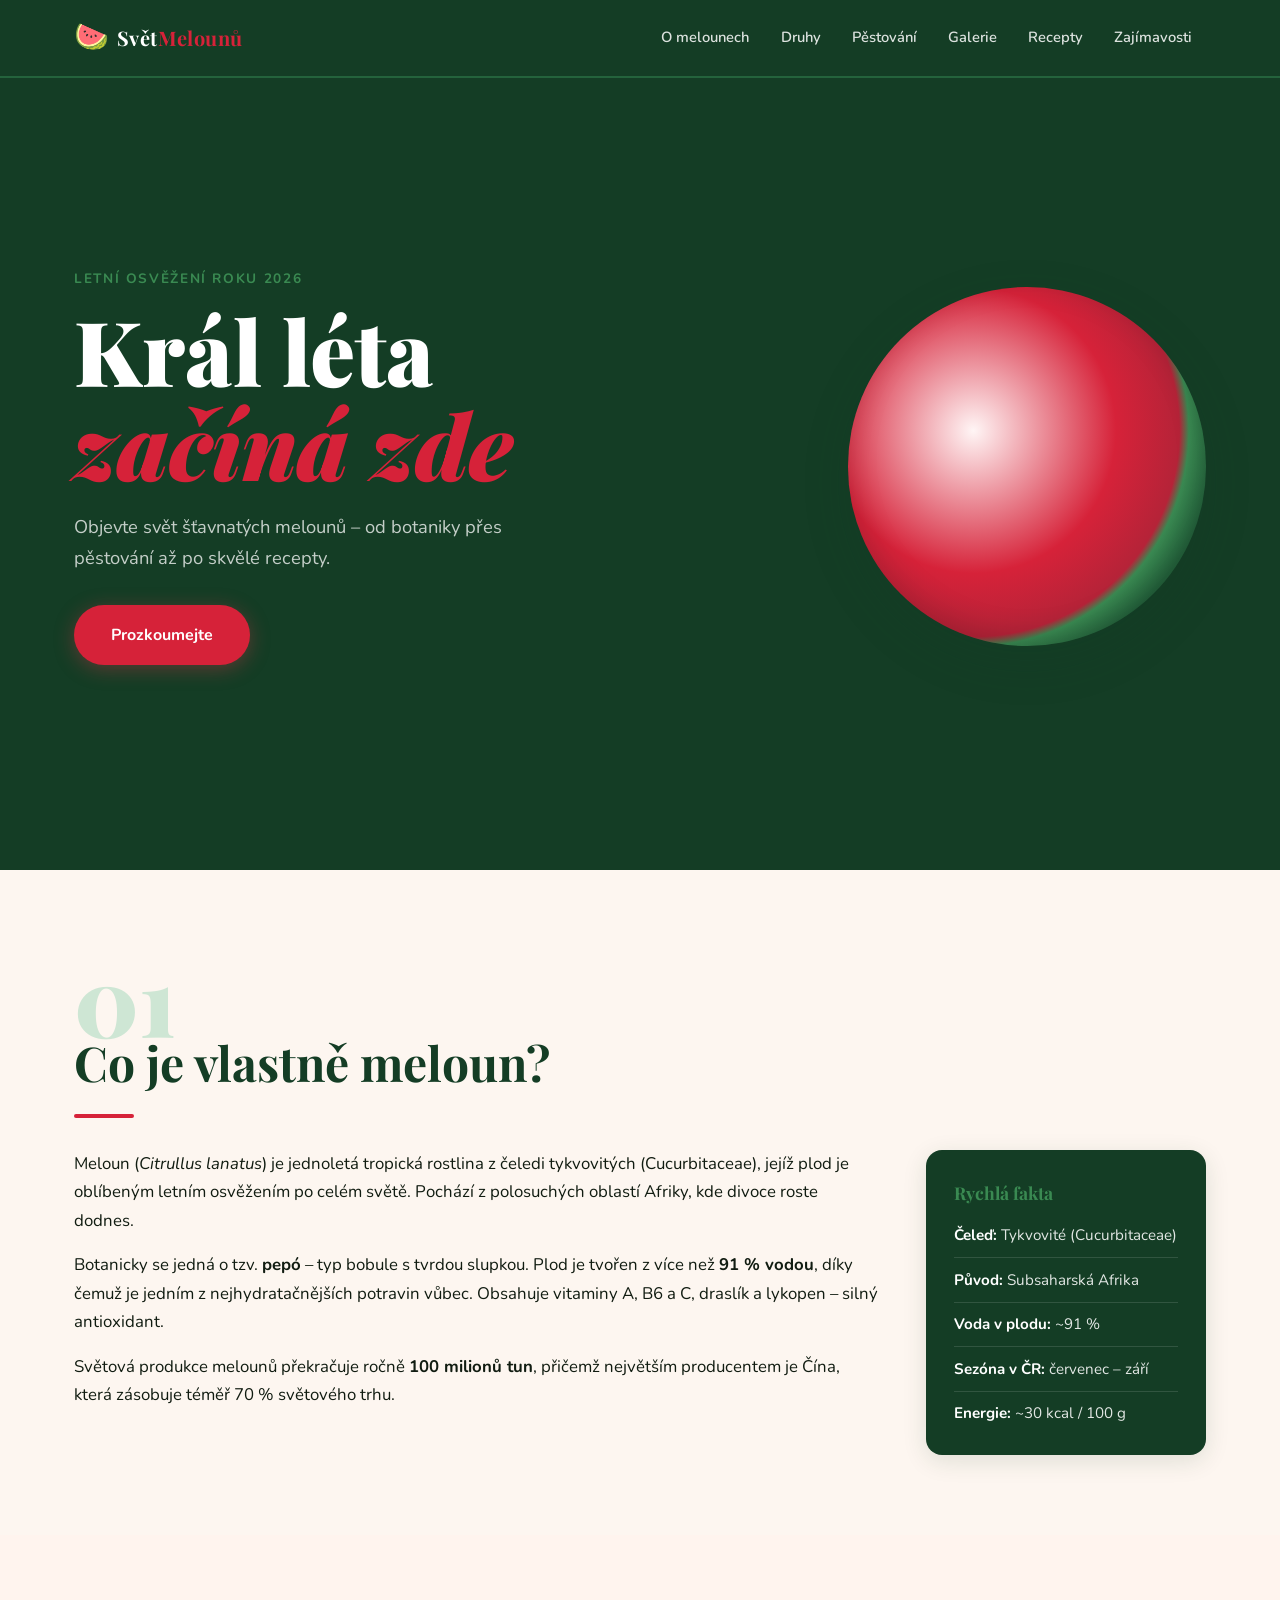
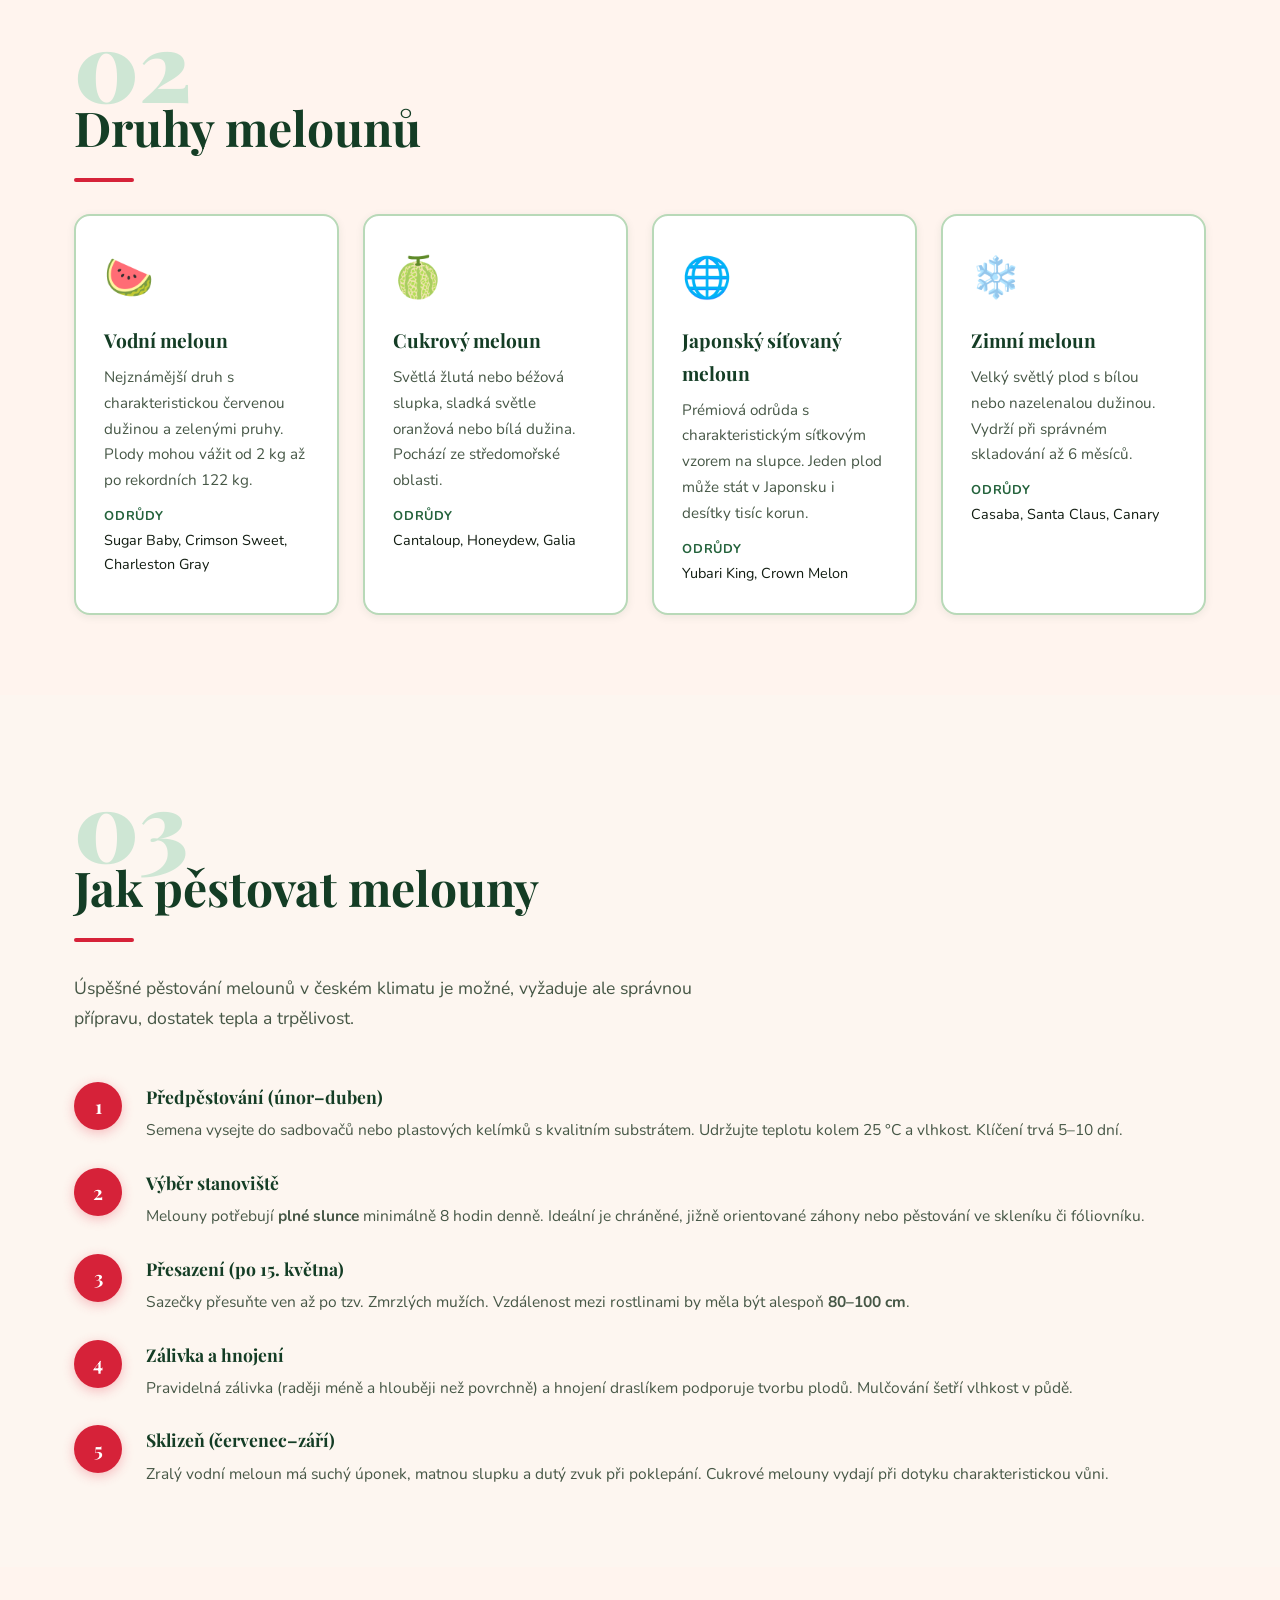
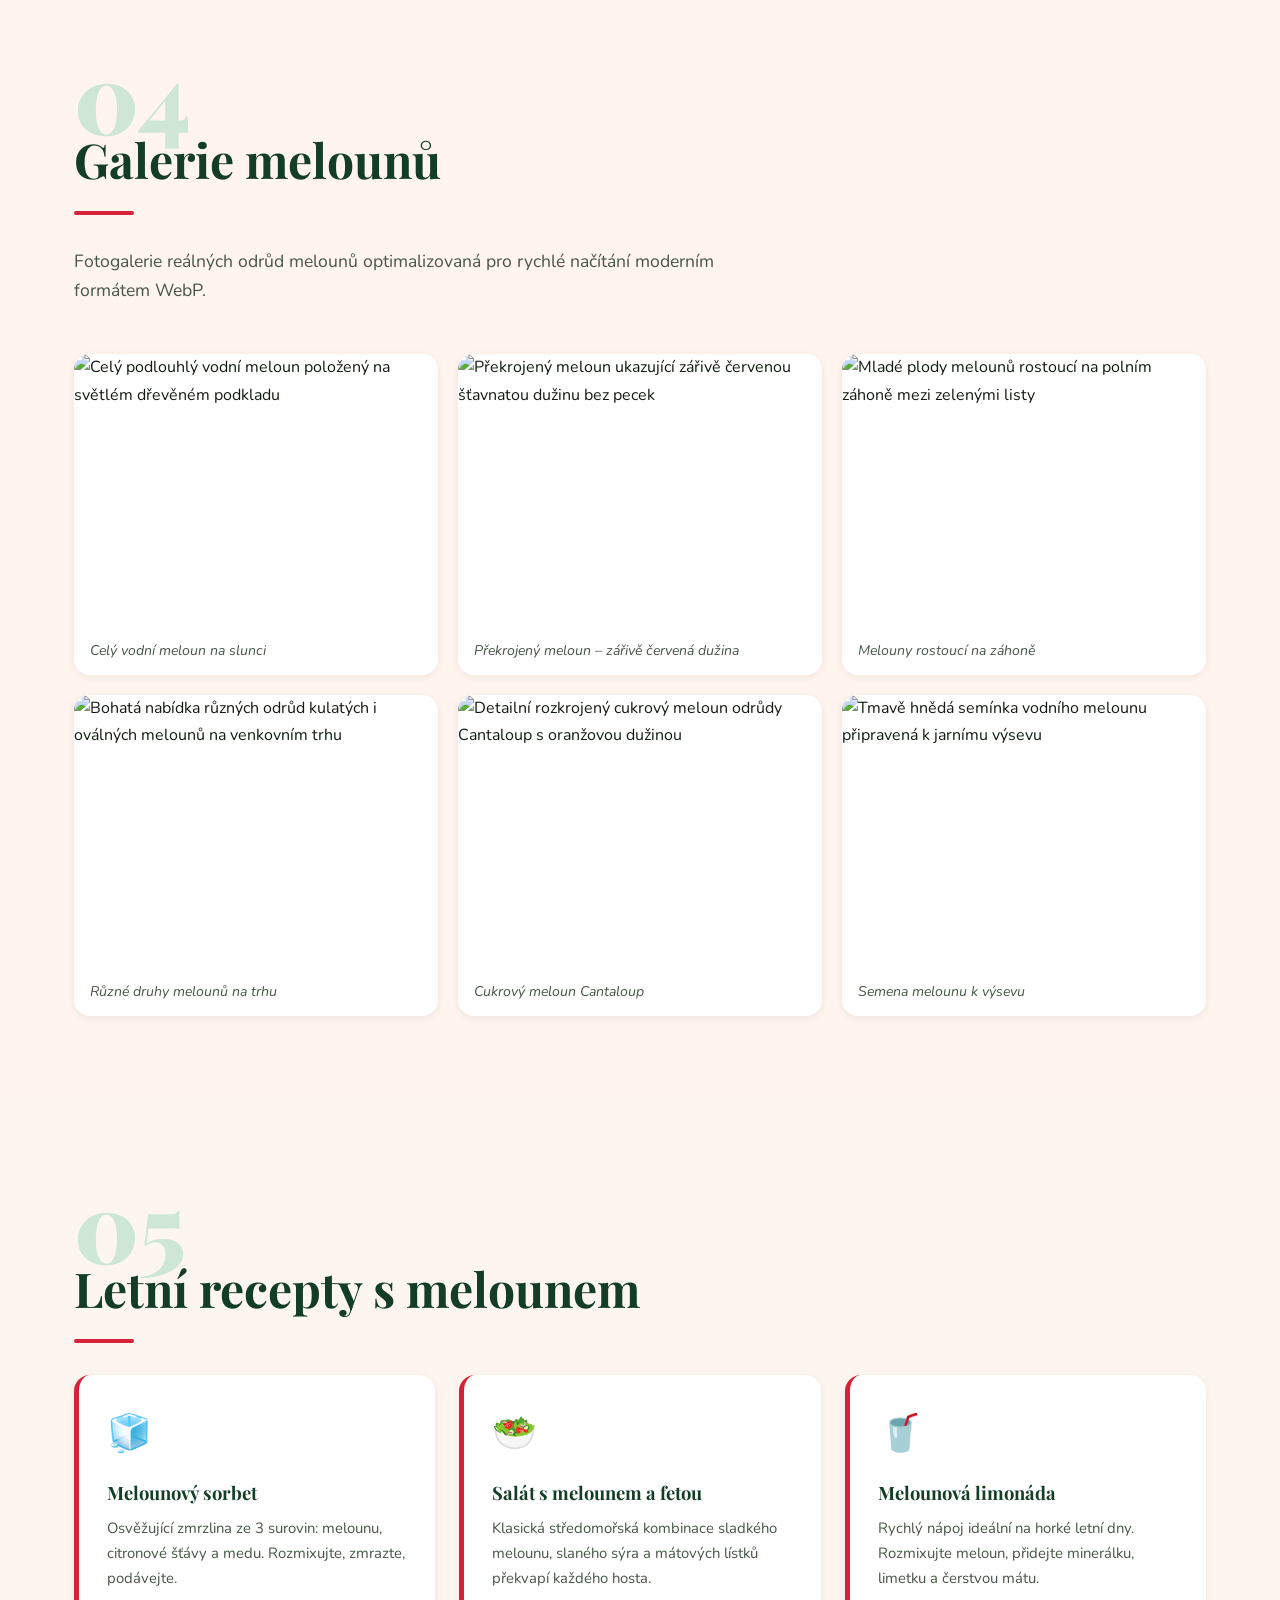
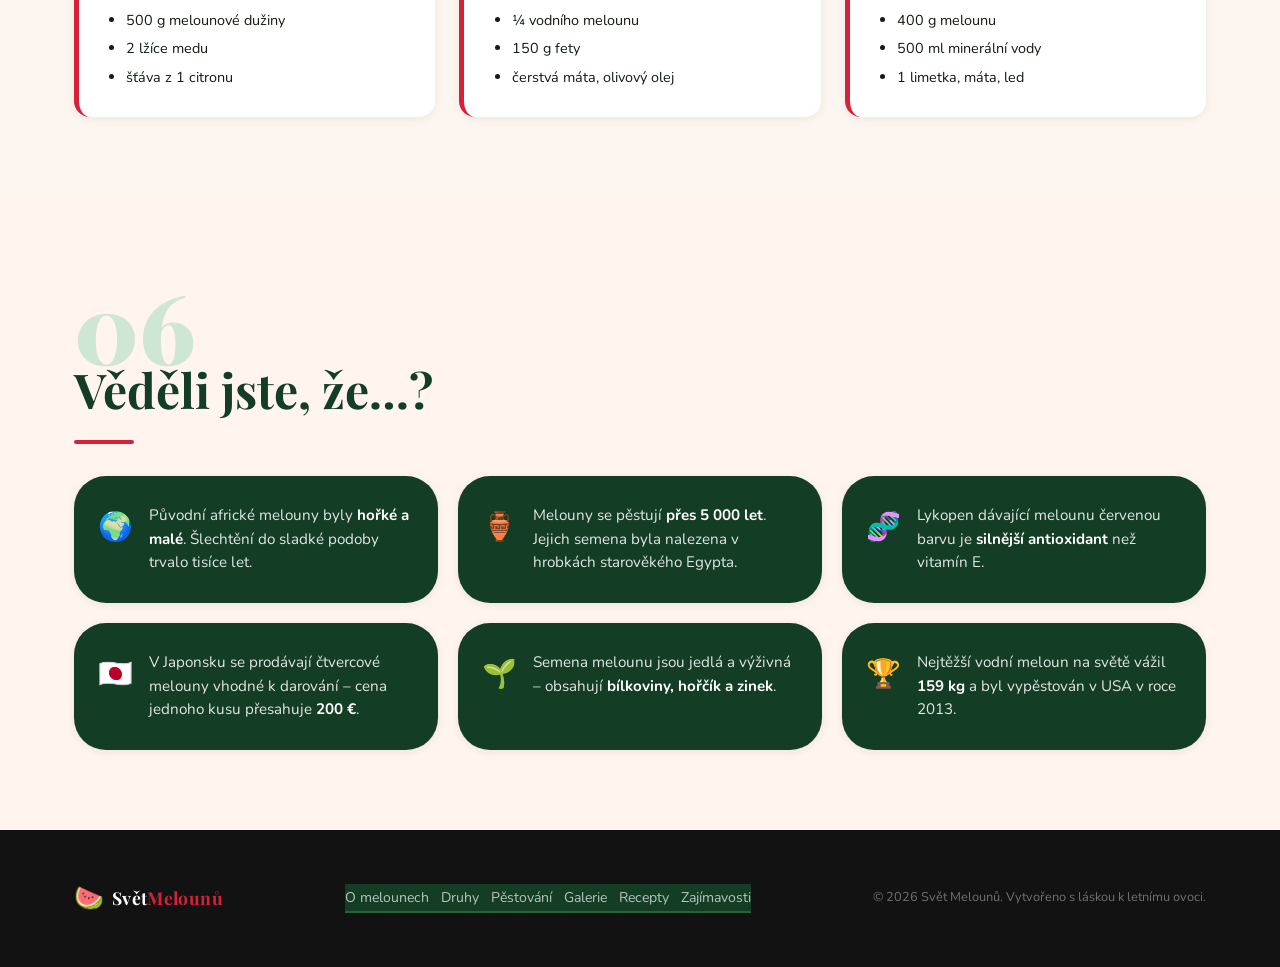
==== Meloun web/index.html @ 8cd2b0bd "meloun web" ====
<!DOCTYPE html>
<html lang="cs">
<head>
  <meta charset="UTF-8" />
  <meta name="viewport" content="width=device-width, initial-scale=1.0" />
  <title>Svět Melounů – Letní Osvěžení</title>
  <meta name="description" content="Vše o melounech – druhy, pěstování, recepty a zajímavosti o nejoblíbenějším letním ovoci. Zjistěte, jak vybrat ten nejlepší kus!" />
  <meta name="keywords" content="meloun, vodní meloun, pěstování melounů, recepty, letní osvěžení" />
  <meta name="author" content="Student" />

  <meta property="og:type" content="website" />
  <meta property="og:url" content="https://tvuj-username.github.io/svet-melounu/" />
  <meta property="og:title" content="Svět Melounů – Letní Osvěžení" />
  <meta property="og:description" content="Objevte svět šťavnatých melounů – od botaniky přes pěstování až po skvělé recepty." />
  <meta property="og:image" content="https://tvuj-username.github.io/svet-melounu/img/og-preview.png" />

  <meta property="twitter:card" content="summary_large_image" />
  <meta property="twitter:url" content="https://tvuj-username.github.io/svet-melounu/" />
  <meta property="twitter:title" content="Svět Melounů – Letní Osvěžení" />
  <meta property="twitter:description" content="Objevte svět šťavnatých melounů – od botaniky přes pěstování až po skvělé recepty." />
  <meta property="twitter:image" content="https://tvuj-username.github.io/svet-melounu/img/og-preview.png" />

  <link rel="preconnect" href="https://fonts.googleapis.com" />
  <link rel="preconnect" href="https://fonts.gstatic.com" crossorigin />
  <link href="https://fonts.googleapis.com/css2?family=Playfair+Display:ital,wght@0,700;0,900;1,700&family=Nunito:wght@400;600;700&display=swap" rel="stylesheet" />

  <link rel="stylesheet" href="style.css" />
</head>
<body>

  <header id="hlavicka" role="banner">
    <nav aria-label="Hlavní navigace">
      <div class="nav-inner">
        <a href="#hlavicka" class="logo" aria-label="Svět Melounů – domovská stránka">
          <span class="logo-icon" aria-hidden="true">🍉</span>
          <span class="logo-text">Svět<strong>Melounů</strong></span>
        </a>

        <ul class="nav-links" role="list">
          <li><a href="#o-melouny">O melounech</a></li>
          <li><a href="#druhy">Druhy</a></li>
          <li><a href="#pestovani">Pěstování</a></li>
          <li><a href="#galerie">Galerie</a></li>
          <li><a href="#recepty">Recepty</a></li>
          <li><a href="#zajimavosti">Zajímavosti</a></li>
        </ul>

        <button class="hamburger" id="hamburger" aria-label="Otevřít menu" aria-expanded="false" aria-controls="mobilni-menu">
          <span class="bar"></span>
          <span class="bar"></span>
          <span class="bar"></span>
        </button>
      </div>

      <ul class="nav-mobile" id="mobilni-menu" role="list" aria-hidden="true">
        <li><a href="#o-melouny">O melounech</a></li>
        <li><a href="#druhy">Druhy</a></li>
        <li><a href="#pestovani">Pěstování</a></li>
        <li><a href="#galerie">Galerie</a></li>
        <li><a href="#recepty">Recepty</a></li>
        <li><a href="#zajimavosti">Zajímavosti</a></li>
      </ul>
    </nav>

    <section class="hero" aria-label="Uvítací sekce">
      <div class="hero-content reveal">
        <p class="hero-eyebrow">Letní osvěžení roku 2026</p>
        <h1>Král&nbsp;léta<br /><em>začíná zde</em></h1>
        <p class="hero-sub">Objevte svět šťavnatých melounů – od botaniky přes pěstování až po skvělé recepty.</p>
        <a href="#o-melouny" class="btn-primary">Prozkoumejte</a>
      </div>
      <div class="hero-deco" aria-hidden="true">
        <div class="melon-half"></div>
      </div>
    </section>
  </header>

  <main id="hlavni-obsah">

    <section id="o-melouny" aria-labelledby="nadpis-o-melouny">
      <div class="container section-wrap">
        <div class="section-label reveal" aria-hidden="true">01</div>
        <h2 id="nadpis-o-melouny" class="section-title reveal">Co je vlastně meloun?</h2>
        <div class="two-col reveal">
          <div class="col-text">
            <p>Meloun (<em lang="la">Citrullus lanatus</em>) je jednoletá tropická rostlina z čeledi tykvovitých (Cucurbitaceae), jejíž plod je oblíbeným letním osvěžením po celém světě. Pochází z polosuchých oblastí Afriky, kde divoce roste dodnes.</p>
            <p>Botanicky se jedná o tzv. <strong>pepó</strong> – typ bobule s tvrdou slupkou. Plod je tvořen z více než <strong>91 % vodou</strong>, díky čemuž je jedním z nejhydratačnějších potravin vůbec. Obsahuje vitaminy A, B6 a C, draslík a lykopen – silný antioxidant.</p>
            <p>Světová produkce melounů překračuje ročně <strong>100 milionů tun</strong>, přičemž největším producentem je Čína, která zásobuje téměř 70 % světového trhu.</p>
          </div>
          <aside class="col-fact" aria-label="Rychlá fakta">
            <h3>Rychlá fakta</h3>
            <ul>
              <li><strong>Čeleď:</strong> Tykvovité (Cucurbitaceae)</li>
              <li><strong>Původ:</strong> Subsaharská Afrika</li>
              <li><strong>Voda v plodu:</strong> ~91 %</li>
              <li><strong>Sezóna v ČR:</strong> červenec – září</li>
              <li><strong>Energie:</strong> ~30 kcal / 100 g</li>
            </ul>
          </aside>
        </div>
      </div>
    </section>

    <section id="druhy" class="bg-stripe" aria-labelledby="nadpis-druhy">
      <div class="container section-wrap">
        <div class="section-label reveal" aria-hidden="true">02</div>
        <h2 id="nadpis-druhy" class="section-title reveal">Druhy melounů</h2>
        <div class="card-grid">

          <article class="melon-card reveal" aria-label="Vodní meloun">
            <div class="card-emoji" aria-hidden="true">🍉</div>
            <h3>Vodní meloun</h3>
            <p>Nejznámější druh s charakteristickou červenou dužinou a zelenými pruhy. Plody mohou vážit od 2 kg až po rekordních 122 kg.</p>
            <dl>
              <dt>Odrůdy</dt>
              <dd>Sugar Baby, Crimson Sweet, Charleston Gray</dd>
            </dl>
          </article>

          <article class="melon-card reveal" aria-label="Cukrový meloun">
            <div class="card-emoji" aria-hidden="true">🍈</div>
            <h3>Cukrový meloun</h3>
            <p>Světlá žlutá nebo béžová slupka, sladká světle oranžová nebo bílá dužina. Pochází ze středomořské oblasti.</p>
            <dl>
              <dt>Odrůdy</dt>
              <dd>Cantaloup, Honeydew, Galia</dd>
            </dl>
          </article>

          <article class="melon-card reveal" aria-label="Japonský meloun">
            <div class="card-emoji" aria-hidden="true">🌐</div>
            <h3>Japonský síťovaný meloun</h3>
            <p>Prémiová odrůda s charakteristickým síťkovým vzorem na slupce. Jeden plod může stát v Japonsku i desítky tisíc korun.</p>
            <dl>
              <dt>Odrůdy</dt>
              <dd>Yubari King, Crown Melon</dd>
            </dl>
          </article>

          <article class="melon-card reveal" aria-label="Zimní meloun">
            <div class="card-emoji" aria-hidden="true">❄️</div>
            <h3>Zimní meloun</h3>
            <p>Velký světlý plod s bílou nebo nazelenalou dužinou. Vydrží při správném skladování až 6 měsíců.</p>
            <dl>
              <dt>Odrůdy</dt>
              <dd>Casaba, Santa Claus, Canary</dd>
            </dl>
          </article>

        </div>
      </div>
    </section>

    <section id="pestovani" aria-labelledby="nadpis-pestovani">
      <div class="container section-wrap">
        <div class="section-label reveal" aria-hidden="true">03</div>
        <h2 id="nadpis-pestovani" class="section-title reveal">Jak pěstovat melouny</h2>
        <p class="section-intro reveal">Úspěšné pěstování melounů v českém klimatu je možné, vyžaduje ale správnou přípravu, dostatek tepla a trpělivost.</p>

        <ol class="steps-list" aria-label="Kroky pěstování melounu">
          <li class="step reveal">
            <span class="step-num" aria-hidden="true">1</span>
            <div>
              <h3>Předpěstování (únor–duben)</h3>
              <p>Semena vysejte do sadbovačů nebo plastových kelímků s kvalitním substrátem. Udržujte teplotu kolem 25 °C a vlhkost. Klíčení trvá 5–10 dní.</p>
            </div>
          </li>
          <li class="step reveal">
            <span class="step-num" aria-hidden="true">2</span>
            <div>
              <h3>Výběr stanoviště</h3>
              <p>Melouny potřebují <strong>plné slunce</strong> minimálně 8 hodin denně. Ideální je chráněné, jižně orientované záhony nebo pěstování ve skleníku či fóliovníku.</p>
            </div>
          </li>
          <li class="step reveal">
            <span class="step-num" aria-hidden="true">3</span>
            <div>
              <h3>Přesazení (po 15. května)</h3>
              <p>Sazečky přesuňte ven až po tzv. Zmrzlých mužích. Vzdálenost mezi rostlinami by měla být alespoň <strong>80–100 cm</strong>.</p>
            </div>
          </li>
          <li class="step reveal">
            <span class="step-num" aria-hidden="true">4</span>
            <div>
              <h3>Zálivka a hnojení</h3>
              <p>Pravidelná zálivka (raději méně a hlouběji než povrchně) a hnojení draslíkem podporuje tvorbu plodů. Mulčování šetří vlhkost v půdě.</p>
            </div>
          </li>
          <li class="step reveal">
            <span class="step-num" aria-hidden="true">5</span>
            <div>
              <h3>Sklizeň (červenec–září)</h3>
              <p>Zralý vodní meloun má suchý úponek, matnou slupku a dutý zvuk při poklepání. Cukrové melouny vydají při dotyku charakteristickou vůni.</p>
            </div>
          </li>
        </ol>
      </div>
    </section>

    <section id="galerie" class="bg-stripe" aria-labelledby="nadpis-galerie">
      <div class="container section-wrap">
        <div class="section-label reveal" aria-hidden="true">04</div>
        <h2 id="nadpis-galerie" class="section-title reveal">Galerie melounů</h2>
        <p class="section-intro reveal">Fotogalerie reálných odrůd melounů optimalizovaná pro rychlé načítání moderním formátem WebP.</p>

        <div class="gallery-grid" role="list" aria-label="Galerie obrázků melounů">

          <figure class="gallery-item reveal" role="listitem">
           <img src="img/galerie-1.webp" alt="Celý podlouhlý vodní meloun položený na světlém dřevěném podkladu" width="400" height="300" loading="lazy" />
            <figcaption>Celý vodní meloun na slunci</figcaption>
          </figure>

          <figure class="gallery-item reveal" role="listitem">
            <img src="img/galerie-2.webp" alt="Překrojený meloun ukazující zářivě červenou šťavnatou dužinu bez pecek" width="400" height="300" loading="lazy" />
            <figcaption>Překrojený meloun – zářivě červená dužina</figcaption>
          </figure>

          <figure class="gallery-item reveal" role="listitem">
            <img src="img/galerie-3.webp" alt="Mladé plody melounů rostoucí na polním záhoně mezi zelenými listy" width="400" height="300" loading="lazy" />
            <figcaption>Melouny rostoucí na záhoně</figcaption>
          </figure>

          <figure class="gallery-item reveal" role="listitem">
            <img src="img/galerie-4.webp" alt="Bohatá nabídka různých odrůd kulatých i oválných melounů na venkovním trhu" width="400" height="300" loading="lazy" />
            <figcaption>Různé druhy melounů na trhu</figcaption>
          </figure>

          <figure class="gallery-item reveal" role="listitem">
            <img src="img/galerie-5.webp" alt="Detailní rozkrojený cukrový meloun odrůdy Cantaloup s oranžovou dužinou" width="400" height="300" loading="lazy" />
            <figcaption>Cukrový meloun Cantaloup</figcaption>
          </figure>

          <figure class="gallery-item reveal" role="listitem">
            <img src="img/galerie-6.webp" alt="Tmavě hnědá semínka vodního melounu připravená k jarnímu výsevu" width="400" height="300" loading="lazy" />
            <figcaption>Semena melounu k výsevu</figcaption>
          </figure>

        </div>
      </div>
    </section>

    <section id="recepty" aria-labelledby="nadpis-recepty">
      <div class="container section-wrap">
        <div class="section-label reveal" aria-hidden="true">05</div>
        <h2 id="nadpis-recepty" class="section-title reveal">Letní recepty s melounem</h2>
        <div class="recipe-grid">

          <article class="recipe-card reveal" aria-label="Recept: Melounový sorbet">
            <div class="recipe-icon" aria-hidden="true">🧊</div>
            <h3>Melounový sorbet</h3>
            <p>Osvěžující zmrzlina ze 3 surovin: melounu, citronové šťávy a medu. Rozmixujte, zmrazte, podávejte.</p>
            <ul aria-label="Ingredience">
              <li>500 g melounové dužiny</li>
              <li>2 lžíce medu</li>
              <li>šťáva z 1 citronu</li>
            </ul>
          </article>

          <article class="recipe-card reveal" aria-label="Recept: Salát s melounem a fetou">
            <div class="recipe-icon" aria-hidden="true">🥗</div>
            <h3>Salát s melounem a fetou</h3>
            <p>Klasická středomořská kombinace sladkého melounu, slaného sýra a mátových lístků překvapí každého hosta.</p>
            <ul aria-label="Ingredience">
              <li>¼ vodního melounu</li>
              <li>150 g fety</li>
              <li>čerstvá máta, olivový olej</li>
            </ul>
          </article>

          <article class="recipe-card reveal" aria-label="Recept: Melounová limonáda">
            <div class="recipe-icon" aria-hidden="true">🥤</div>
            <h3>Melounová limonáda</h3>
            <p>Rychlý nápoj ideální na horké letní dny. Rozmixujte meloun, přidejte minerálku, limetku a čerstvou mátu.</p>
            <ul aria-label="Ingredience">
              <li>400 g melounu</li>
              <li>500 ml minerální vody</li>
              <li>1 limetka, máta, led</li>
            </ul>
          </article>

        </div>
      </div>
    </section>

    <section id="zajimavosti" class="bg-stripe" aria-labelledby="nadpis-zajimavosti">
      <div class="container section-wrap">
        <div class="section-label reveal" aria-hidden="true">06</div>
        <h2 id="nadpis-zajimavosti" class="section-title reveal">Věděli jste, že…?</h2>
        <div class="facts-grid">

          <div class="fact-bubble reveal" aria-label="Zajímavost o melounech">
            <span class="fact-num" aria-hidden="true">🌍</span>
            <p>Původní africké melouny byly <strong>hořké a malé</strong>. Šlechtění do sladké podoby trvalo tisíce let.</p>
          </div>

          <div class="fact-bubble reveal" aria-label="Zajímavost o melounech">
            <span class="fact-num" aria-hidden="true">🏺</span>
            <p>Melouny se pěstují <strong>přes 5 000 let</strong>. Jejich semena byla nalezena v hrobkách starověkého Egypta.</p>
          </div>

          <div class="fact-bubble reveal" aria-label="Zajímavost o melounech">
            <span class="fact-num" aria-hidden="true">🧬</span>
            <p>Lykopen dávající melounu červenou barvu je <strong>silnější antioxidant</strong> než vitamín E.</p>
          </div>

          <div class="fact-bubble reveal" aria-label="Zajímavost o melounech">
            <span class="fact-num" aria-hidden="true">🇯🇵</span>
            <p>V Japonsku se prodávají čtvercové melouny vhodné k darování – cena jednoho kusu přesahuje <strong>200 €</strong>.</p>
          </div>

          <div class="fact-bubble reveal" aria-label="Zajímavost o melounech">
            <span class="fact-num" aria-hidden="true">🌱</span>
            <p>Semena melounu jsou jedlá a výživná – obsahují <strong>bílkoviny, hořčík a zinek</strong>.</p>
          </div>

          <div class="fact-bubble reveal" aria-label="Zajímavost o melounech">
            <span class="fact-num" aria-hidden="true">🏆</span>
            <p>Nejtěžší vodní meloun na světě vážil <strong>159 kg</strong> a byl vypěstován v USA v roce 2013.</p>
          </div>

        </div>
      </div>
    </section>

  </main>

  <footer role="contentinfo">
    <div class="container footer-inner">
      <div class="footer-brand">
        <span class="logo-icon" aria-hidden="true">🍉</span>
        <span class="logo-text">Svět<strong>Melounů</strong></span>
      </div>
      <nav aria-label="Patičková navigace">
        <ul role="list">
          <li><a href="#o-melouny">O melounech</a></li>
          <li><a href="#druhy">Druhy</a></li>
          <li><a href="#pestovani">Pěstování</a></li>
          <li><a href="#galerie">Galerie</a></li>
          <li><a href="#recepty">Recepty</a></li>
          <li><a href="#zajimavosti">Zajímavosti</a></li>
        </ul>
      </nav>
      <p class="footer-copy">© 2026 Svět Melounů. Vytvořeno s láskou k letnímu ovoci.</p>
    </div>
  </footer>

  <script src="script.js"></script>
</body>
</html>
---- Meloun web/style.css ----
/* ==========================================
   SVĚT MELOUNŮ – style.css
   Téma: melounové barvy, letní atmosféra
   ========================================== */

/* === CSS PROMĚNNÉ – OPTIMALIZOVÁNO PRO KONTRAST WCAG AA === */
:root {
  --clr-bg:        #fdf6f0;          /* teplá smetanová */
  --clr-surface:   #ffffff;
  --clr-stripe:    #fff4ee;

  --clr-green-dk:  #143d25;          /* ztmavená zelená pro bezchybný kontrast textu */
  --clr-green-md:  #24633c;          /* upravená střední zelená */
  --clr-green-lt:  #3a8a52;          /* upravená jasná zelená */
  --clr-green-pale:#cee6d4;          /* jemná zelená */

  --clr-red:       #d62239;          /* mírně saturovaná červená pro čitelnost textů */
  --clr-red-dk:    #a01425;          
  --clr-red-pale:  #fce4e8;

  --clr-seed:      #121212;          

  --clr-text:      #111c11;          /* ztmavený hlavní text */
  --clr-text-muted:#465746;          /* zvýšený kontrast z 5a6e5a na splnění standardu AA */
  --clr-border:    #b8d9b8;

  --ff-display:    'Playfair Display', Georgia, serif;
  --ff-body:       'Nunito', 'Segoe UI', Arial, sans-serif;

  --radius-sm:     0.5rem;
  --radius-md:     1rem;
  --radius-lg:     2rem;
  --shadow-sm:     0 2px 8px rgba(20,61,37,.08);
  --shadow-md:     0 6px 24px rgba(20,61,37,.12);
  --shadow-lg:     0 16px 48px rgba(20,61,37,.16);

  --transition:    0.25s ease;
}

/* === RESET & BASE === */
*, *::before, *::after { box-sizing: border-box; margin: 0; padding: 0; }

html {
  scroll-behavior: smooth;
  font-size: 16px;
}

body {
  font-family: var(--ff-body);
  background-color: var(--clr-bg);
  color: var(--clr-text);
  line-height: 1.7;
  overflow-x: hidden;
}

img { max-width: 100%; display: block; }
ul { list-style: none; }
a { text-decoration: none; color: inherit; }
strong { font-weight: 700; }

/* === KONTEJNER === */
.container {
  width: 100%;
  max-width: 1180px;
  margin-inline: auto;
  padding-inline: 1.5rem;
}

.section-wrap {
  padding-block: 5rem;
}

/* ==========================================
   HEADER & NAVIGACE
   ========================================== */
header {
  background: var(--clr-green-dk);
  position: relative;
  overflow: hidden;
}

nav {
  position: sticky;
  top: 0;
  z-index: 100;
  background: var(--clr-green-dk);
  border-bottom: 2px solid var(--clr-green-md);
}

.nav-inner {
  display: flex;
  align-items: center;
  justify-content: space-between;
  max-width: 1180px;
  margin-inline: auto;
  padding: 0.9rem 1.5rem;
}

/* Logo */
.logo {
  display: flex;
  align-items: center;
  gap: 0.5rem;
  color: #fff;
  transition: opacity var(--transition);
}
.logo:hover { opacity: 0.85; }
.logo-icon { font-size: 1.75rem; }
.logo-text {
  font-family: var(--ff-display);
  font-size: 1.25rem;
  font-weight: 700;
  letter-spacing: 0.02em;
  color: #fff;
}
.logo-text strong { color: var(--clr-red); }

/* Desktop nav links */
.nav-links {
  display: flex;
  gap: 0.25rem;
}
.nav-links a {
  color: rgba(255,255,255,.85);
  font-weight: 600;
  font-size: 0.92rem;
  padding: 0.4rem 0.85rem;
  border-radius: var(--radius-sm);
  transition: background var(--transition), color var(--transition);
}
.nav-links a:hover {
  background: var(--clr-green-md);
  color: #fff;
}
.nav-links a:active {
  background: var(--clr-red);
  color: #fff;
}

/* === HAMBURGER === */
.hamburger {
  display: none;
  flex-direction: column;
  gap: 5px;
  background: none;
  border: none;
  cursor: pointer;
  padding: 0.4rem;
}
.bar {
  width: 26px;
  height: 3px;
  background: #fff;
  border-radius: 2px;
  transition: transform var(--transition), opacity var(--transition);
}
.hamburger[aria-expanded="true"] .bar:nth-child(1) {
  transform: translateY(8px) rotate(45deg);
}
.hamburger[aria-expanded="true"] .bar:nth-child(2) {
  opacity: 0;
}
.hamburger[aria-expanded="true"] .bar:nth-child(3) {
  transform: translateY(-8px) rotate(-45deg);
}

/* === MOBILNÍ MENU === */
.nav-mobile {
  display: none;
  flex-direction: column;
  background: var(--clr-green-dk);
  padding: 0.75rem 1.5rem 1.25rem;
  gap: 0.25rem;
}
.nav-mobile.active { display: flex; }
.nav-mobile a {
  color: rgba(255,255,255,.9);
  font-weight: 600;
  font-size: 1rem;
  padding: 0.55rem 0.75rem;
  border-radius: var(--radius-sm);
  transition: background var(--transition), color var(--transition);
}
.nav-mobile a:hover { background: var(--clr-green-md); color: #fff; }
.nav-mobile a:active { background: var(--clr-red); color: #fff; }

/* ==========================================
   HERO SEKCE
   ========================================== */
.hero {
  display: flex;
  align-items: center;
  justify-content: space-between;
  min-height: 88vh;
  padding: 4rem 1.5rem 5rem;
  max-width: 1180px;
  margin-inline: auto;
  gap: 2rem;
}

.hero-content {
  max-width: 600px;
  z-index: 2;
}

.hero-eyebrow {
  font-size: 0.85rem;
  font-weight: 700;
  letter-spacing: 0.12em;
  text-transform: uppercase;
  color: var(--clr-green-lt);
  margin-bottom: 0.75rem;
}

.hero h1 {
  font-family: var(--ff-display);
  font-size: clamp(3rem, 7vw, 6rem);
  font-weight: 900;
  line-height: 1.05;
  color: #fff;
  margin-bottom: 1.25rem;
}
.hero h1 em {
  color: var(--clr-red);
  font-style: italic;
}

.hero-sub {
  font-size: 1.15rem;
  color: rgba(255,255,255,.75);
  margin-bottom: 2rem;
  max-width: 480px;
}

/* CTA tlačítko */
.btn-primary {
  display: inline-block;
  background: var(--clr-red);
  color: #fff;
  font-family: var(--ff-body);
  font-weight: 700;
  font-size: 1rem;
  padding: 0.9rem 2.2rem;
  border-radius: 50px;
  border: 2px solid transparent;
  transition: background var(--transition), transform var(--transition), box-shadow var(--transition);
  box-shadow: 0 4px 20px rgba(232,51,74,.35);
}
.btn-primary:hover {
  background: var(--clr-red-dk);
  transform: translateY(-2px);
  box-shadow: 0 8px 28px rgba(232,51,74,.45);
}
.btn-primary:active {
  background: var(--clr-green-md);
  transform: translateY(0);
  box-shadow: none;
}

/* Dekorativní meloun v hero */
.hero-deco {
  flex-shrink: 0;
}
.melon-half {
  width: clamp(180px, 28vw, 400px);
  height: clamp(180px, 28vw, 400px);
  border-radius: 50%;
  background: radial-gradient(circle at 35% 40%, #fff5f5 0%, var(--clr-red) 45%, #b52338 65%, var(--clr-green-lt) 68%, var(--clr-green-md) 76%, var(--clr-green-dk) 100%);
  box-shadow: var(--shadow-lg), inset 0 -8px 30px rgba(0,0,0,.15);
  animation: float 4s ease-in-out infinite;
}
@keyframes float {
  0%, 100% { transform: translateY(0); }
  50%       { transform: translateY(-14px); }
}

/* ==========================================
   SEKCE – obecné
   ========================================== */
.bg-stripe { background: var(--clr-stripe); }

.section-label {
  font-family: var(--ff-display);
  font-size: 6rem;
  font-weight: 900;
  color: var(--clr-green-pale);
  line-height: 1;
  margin-bottom: -1.5rem;
  user-select: none;
}

.section-title {
  font-family: var(--ff-display);
  font-size: clamp(2rem, 4vw, 3rem);
  font-weight: 700;
  color: var(--clr-green-dk);
  margin-bottom: 2rem;
  position: relative;
}
.section-title::after {
  content: '';
  display: block;
  width: 60px;
  height: 4px;
  background: var(--clr-red);
  border-radius: 2px;
  margin-top: 0.6rem;
}

.section-intro {
  font-size: 1.1rem;
  color: var(--clr-text-muted);
  max-width: 680px;
  margin-bottom: 3rem;
}

/* ==========================================
   O MELOUNECH – dvousloupcový layout
   ========================================== */
.two-col {
  display: flex;
  gap: 3rem;
  align-items: flex-start;
  flex-wrap: wrap;
}
.col-text {
  flex: 1 1 320px;
  display: flex;
  flex-direction: column;
  gap: 1rem;
  font-size: 1.05rem;
}
.col-fact {
  flex: 0 1 280px;
  background: var(--clr-green-dk);
  color: #fff;
  border-radius: var(--radius-md);
  padding: 1.75rem;
  box-shadow: var(--shadow-md);
}
.col-fact h3 {
  font-family: var(--ff-display);
  font-size: 1.1rem;
  margin-bottom: 1rem;
  color: var(--clr-green-lt);
}
.col-fact ul {
  list-style: none;
  display: flex;
  flex-direction: column;
  gap: 0.6rem;
}
.col-fact li {
  font-size: 0.95rem;
  border-bottom: 1px solid rgba(255,255,255,.12);
  padding-bottom: 0.5rem;
  color: rgba(255,255,255,.88);
}
.col-fact li:last-child { border-bottom: none; padding-bottom: 0; }
.col-fact strong { color: #fff; }

/* ==========================================
   DRUHY – kartičky
   ========================================== */
.card-grid {
  display: flex;
  flex-wrap: wrap;
  gap: 1.5rem;
}
.melon-card {
  flex: 1 1 240px;
  background: var(--clr-surface);
  border: 2px solid var(--clr-border);
  border-radius: var(--radius-md);
  padding: 1.75rem;
  box-shadow: var(--shadow-sm);
  transition: transform var(--transition), box-shadow var(--transition), border-color var(--transition);
}
.melon-card:hover {
  transform: translateY(-5px);
  box-shadow: var(--shadow-md);
  border-color: var(--clr-green-md);
}
.melon-card:active {
  transform: translateY(-2px);
  border-color: var(--clr-red);
}
.card-emoji {
  font-size: 2.5rem;
  margin-bottom: 0.75rem;
}
.melon-card h3 {
  font-family: var(--ff-display);
  font-size: 1.2rem;
  color: var(--clr-green-dk);
  margin-bottom: 0.5rem;
}
.melon-card p {
  font-size: 0.95rem;
  color: var(--clr-text-muted);
  margin-bottom: 0.75rem;
}
.melon-card dt { font-weight: 700; font-size: 0.8rem; text-transform: uppercase; letter-spacing: .06em; color: var(--clr-green-md); }
.melon-card dd { font-size: 0.9rem; color: var(--clr-text); }

/* ==========================================
   PĚSTOVÁNÍ – kroky
   ========================================== */
.steps-list {
  list-style: none;
  display: flex;
  flex-direction: column;
  gap: 1.5rem;
}
.step {
  display: flex;
  gap: 1.5rem;
  align-items: flex-start;
}
.step-num {
  flex-shrink: 0;
  width: 48px;
  height: 48px;
  border-radius: 50%;
  background: var(--clr-red);
  color: #fff;
  display: flex;
  align-items: center;
  justify-content: center;
  font-family: var(--ff-display);
  font-size: 1.2rem;
  font-weight: 700;
  box-shadow: 0 3px 12px rgba(232,51,74,.3);
}
.step h3 {
  font-family: var(--ff-display);
  font-size: 1.1rem;
  color: var(--clr-green-dk);
  margin-bottom: 0.35rem;
}
.step p { font-size: 0.97rem; color: var(--clr-text-muted); }

/* ==========================================
   GALERIE
   ========================================== */
/* OPRAVA A STYLIZACE GALERIE (Náhrada chybějících stylů po odebrání placeholderu) */
.gallery-grid {
  display: flex;
  flex-wrap: wrap;
  gap: 1.25rem;
}
.gallery-item {
  flex: 1 1 280px;
  background: var(--clr-surface);
  border-radius: var(--radius-md);
  overflow: hidden;
  box-shadow: var(--shadow-sm);
  transition: transform var(--transition), box-shadow var(--transition);
}
.gallery-item:hover {
  transform: translateY(-4px);
  box-shadow: var(--shadow-md);
}
.gallery-item img {
  width: 100%;
  height: auto;
  aspect-ratio: 4 / 3;
  object-fit: cover;
  transition: transform 0.5s ease;
}
.gallery-item:hover img {
  transform: scale(1.03);
}

.gallery-item:active { transform: translateY(-1px); }

.img-placeholder {
  width: 100%;
  aspect-ratio: 4 / 3;
  background: linear-gradient(135deg, var(--clr-green-pale) 0%, var(--clr-red-pale) 100%);
  display: flex;
  align-items: center;
  justify-content: center;
  font-size: 3rem;
  border-bottom: 2px dashed var(--clr-border);
}
figcaption {
  padding: 0.75rem 1rem;
  font-size: 0.88rem;
  color: var(--clr-text-muted);
  font-style: italic;
}

/* ==========================================
   RECEPTY
   ========================================== */
.recipe-grid {
  display: flex;
  flex-wrap: wrap;
  gap: 1.5rem;
}
.recipe-card {
  flex: 1 1 280px;
  background: var(--clr-surface);
  border-left: 5px solid var(--clr-red);
  border-radius: var(--radius-md);
  padding: 1.75rem;
  box-shadow: var(--shadow-sm);
  transition: transform var(--transition), box-shadow var(--transition);
}
.recipe-card:hover {
  transform: translateY(-4px);
  box-shadow: var(--shadow-md);
}
.recipe-card:active { border-left-color: var(--clr-green-md); }
.recipe-icon { font-size: 2.25rem; margin-bottom: 0.75rem; }
.recipe-card h3 {
  font-family: var(--ff-display);
  font-size: 1.15rem;
  color: var(--clr-green-dk);
  margin-bottom: 0.5rem;
}
.recipe-card p {
  font-size: 0.93rem;
  color: var(--clr-text-muted);
  margin-bottom: 1rem;
}
.recipe-card ul {
  list-style: disc;
  padding-left: 1.2rem;
  display: flex;
  flex-direction: column;
  gap: 0.25rem;
}
.recipe-card li { font-size: 0.9rem; color: var(--clr-text); }

/* ==========================================
   ZAJÍMAVOSTI – bubliny
   ========================================== */
.facts-grid {
  display: flex;
  flex-wrap: wrap;
  gap: 1.25rem;
}
.fact-bubble {
  flex: 1 1 280px;
  background: var(--clr-green-dk);
  color: #fff;
  border-radius: var(--radius-lg);
  padding: 1.75rem 1.75rem 1.75rem 1.5rem;
  display: flex;
  gap: 1rem;
  align-items: flex-start;
  box-shadow: var(--shadow-sm);
  transition: transform var(--transition), box-shadow var(--transition);
}
.fact-bubble:hover {
  transform: translateY(-4px);
  box-shadow: var(--shadow-md);
}
.fact-bubble:active { transform: translateY(-1px); }
.fact-num { font-size: 1.75rem; flex-shrink: 0; }
.fact-bubble p { font-size: 0.95rem; color: rgba(255,255,255,.88); line-height: 1.55; }
.fact-bubble strong { color: #fff; }

/* ==========================================
   FOOTER
   ========================================== */
footer {
  background: var(--clr-seed);
  color: rgba(255,255,255,.75);
  padding-block: 3rem;
}
.footer-inner {
  display: flex;
  flex-wrap: wrap;
  gap: 2rem;
  align-items: center;
  justify-content: space-between;
}
.footer-brand {
  display: flex;
  align-items: center;
  gap: 0.5rem;
  color: #fff;
}
.footer-brand .logo-icon { font-size: 1.5rem; }
.footer-brand .logo-text { font-family: var(--ff-display); font-size: 1.1rem; color: #fff; }
.footer-brand .logo-text strong { color: var(--clr-red); }
footer nav ul {
  display: flex;
  flex-wrap: wrap;
  gap: 0.25rem 0.75rem;
}
footer nav a {
  font-size: 0.88rem;
  color: rgba(255,255,255,.7);
  transition: color var(--transition);
}
footer nav a:hover { color: var(--clr-green-lt); }
footer nav a:active { color: var(--clr-red); }
.footer-copy { font-size: 0.8rem; color: rgba(255,255,255,.4); }

/* ==========================================
   SCROLL-REVEAL ANIMACE
   ========================================== */
.reveal {
  opacity: 0;
  transform: translateY(28px);
  transition: opacity 0.6s ease, transform 0.6s ease;
}
.reveal.visible {
  opacity: 1;
  transform: translateY(0);
}

/* ==========================================
   RESPONSIVE – BREAKPOINTY
   ========================================== */

/* Tablet: ≤ 992px */
@media (max-width: 992px) {
  .hero { flex-direction: column; min-height: auto; padding-block: 5rem 4rem; text-align: center; }
  .hero-sub { margin-inline: auto; }
  .btn-primary { display: inline-block; }
  .melon-half { width: 220px; height: 220px; }
  .section-label { font-size: 4rem; }
}

/* Velký mobilní: ≤ 768px */
@media (max-width: 768px) {
  .nav-links { display: none; }
  .hamburger { display: flex; }

  .section-wrap { padding-block: 3.5rem; }
  .section-label { font-size: 3rem; }
  .section-title { font-size: 1.9rem; }

  .two-col { flex-direction: column; }
  .col-fact { width: 100%; }

  .card-grid, .gallery-grid, .recipe-grid, .facts-grid { gap: 1rem; }
  .melon-card, .gallery-item, .recipe-card, .fact-bubble { flex-basis: 100%; }

  .footer-inner { flex-direction: column; text-align: center; }
  footer nav ul { justify-content: center; }
}

/* Malý mobilní: ≤ 480px */
@media (max-width: 480px) {
  html { font-size: 15px; }
  .hero h1 { font-size: 2.6rem; }
  .melon-half { width: 160px; height: 160px; }
  .step { flex-direction: column; }
}
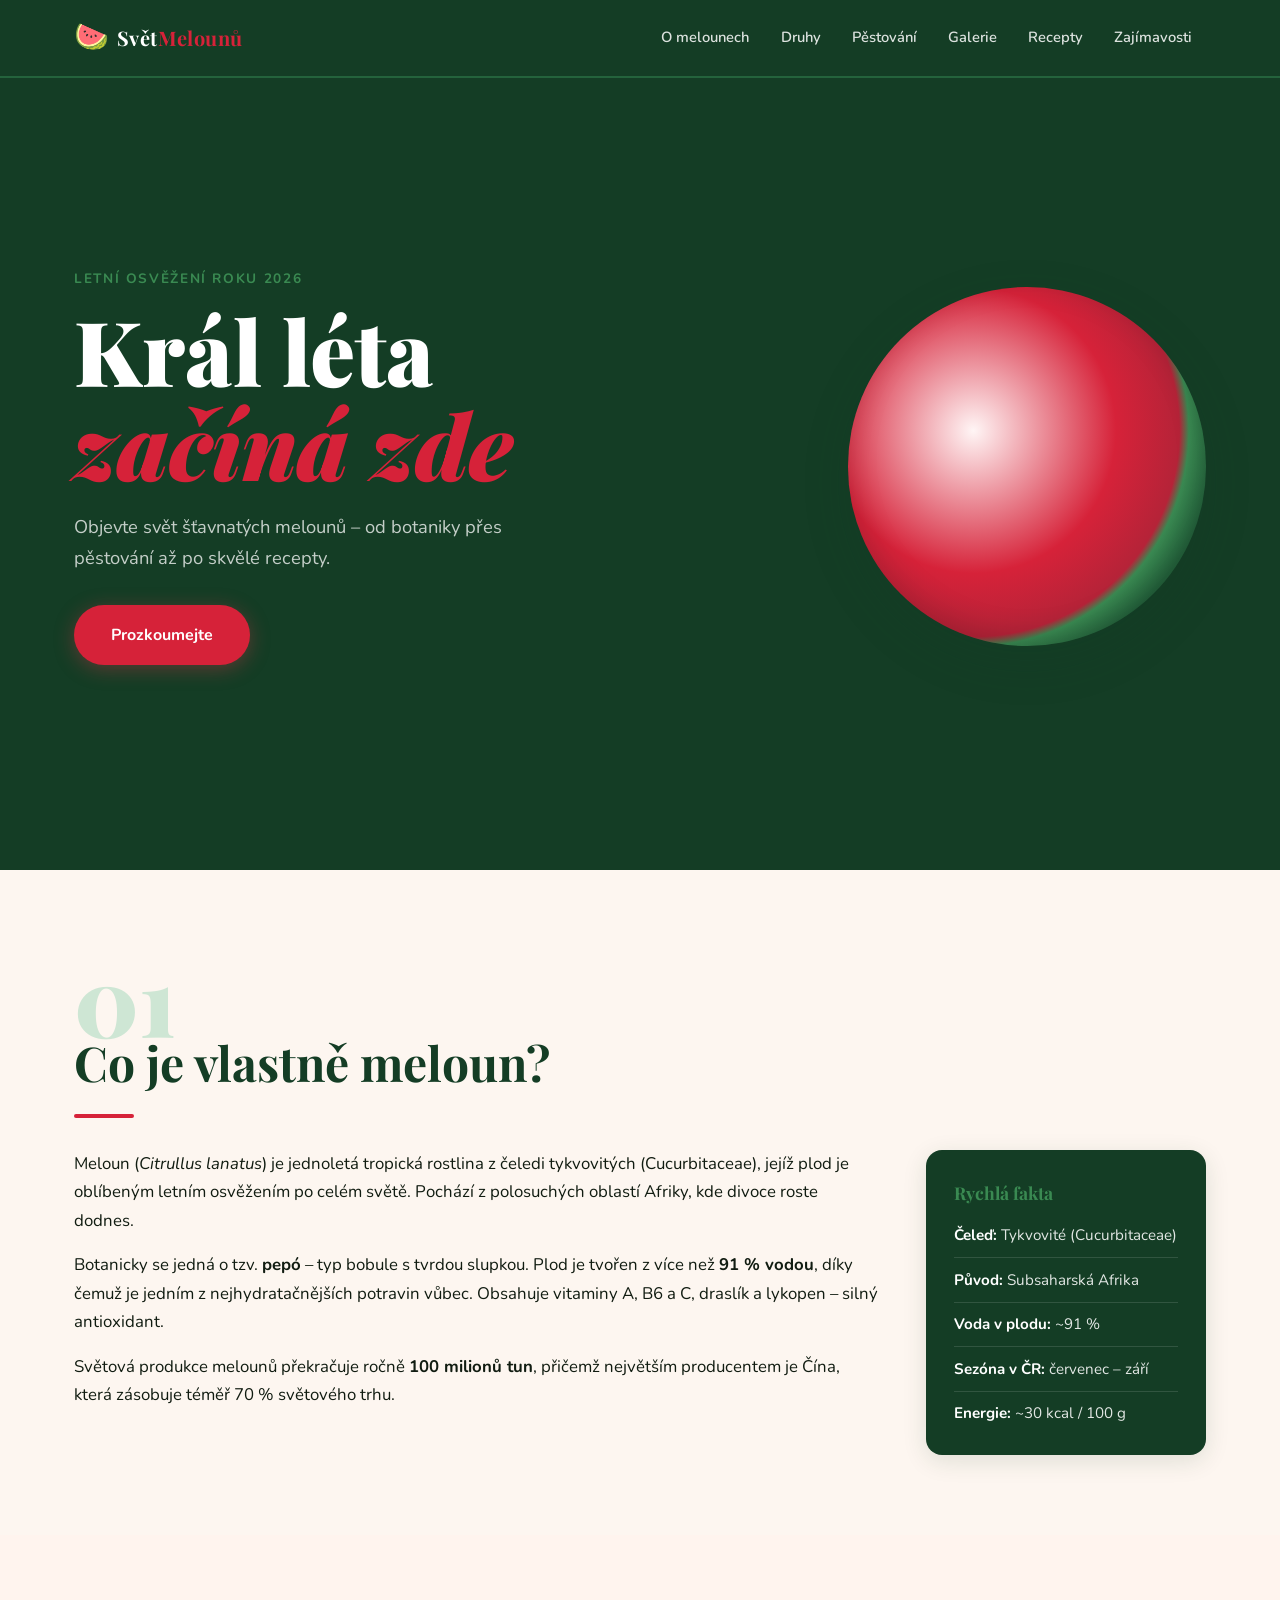
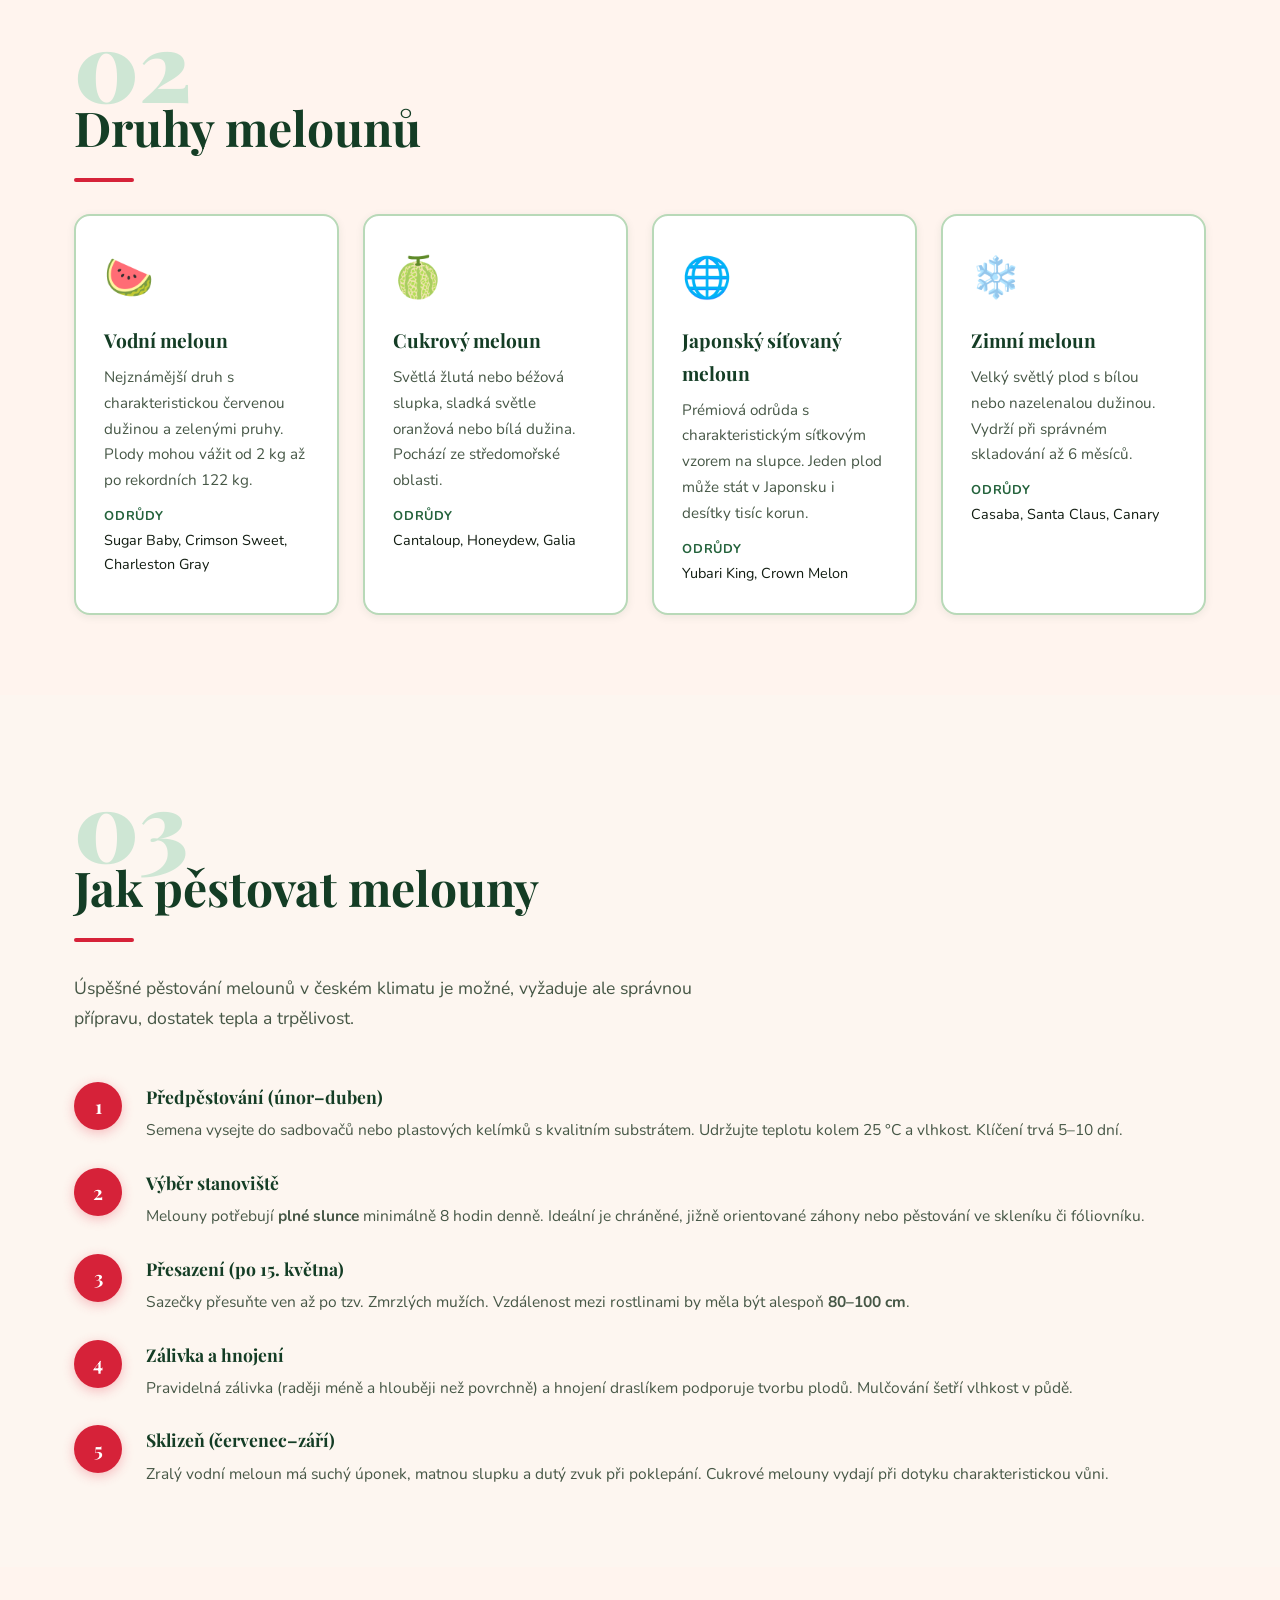
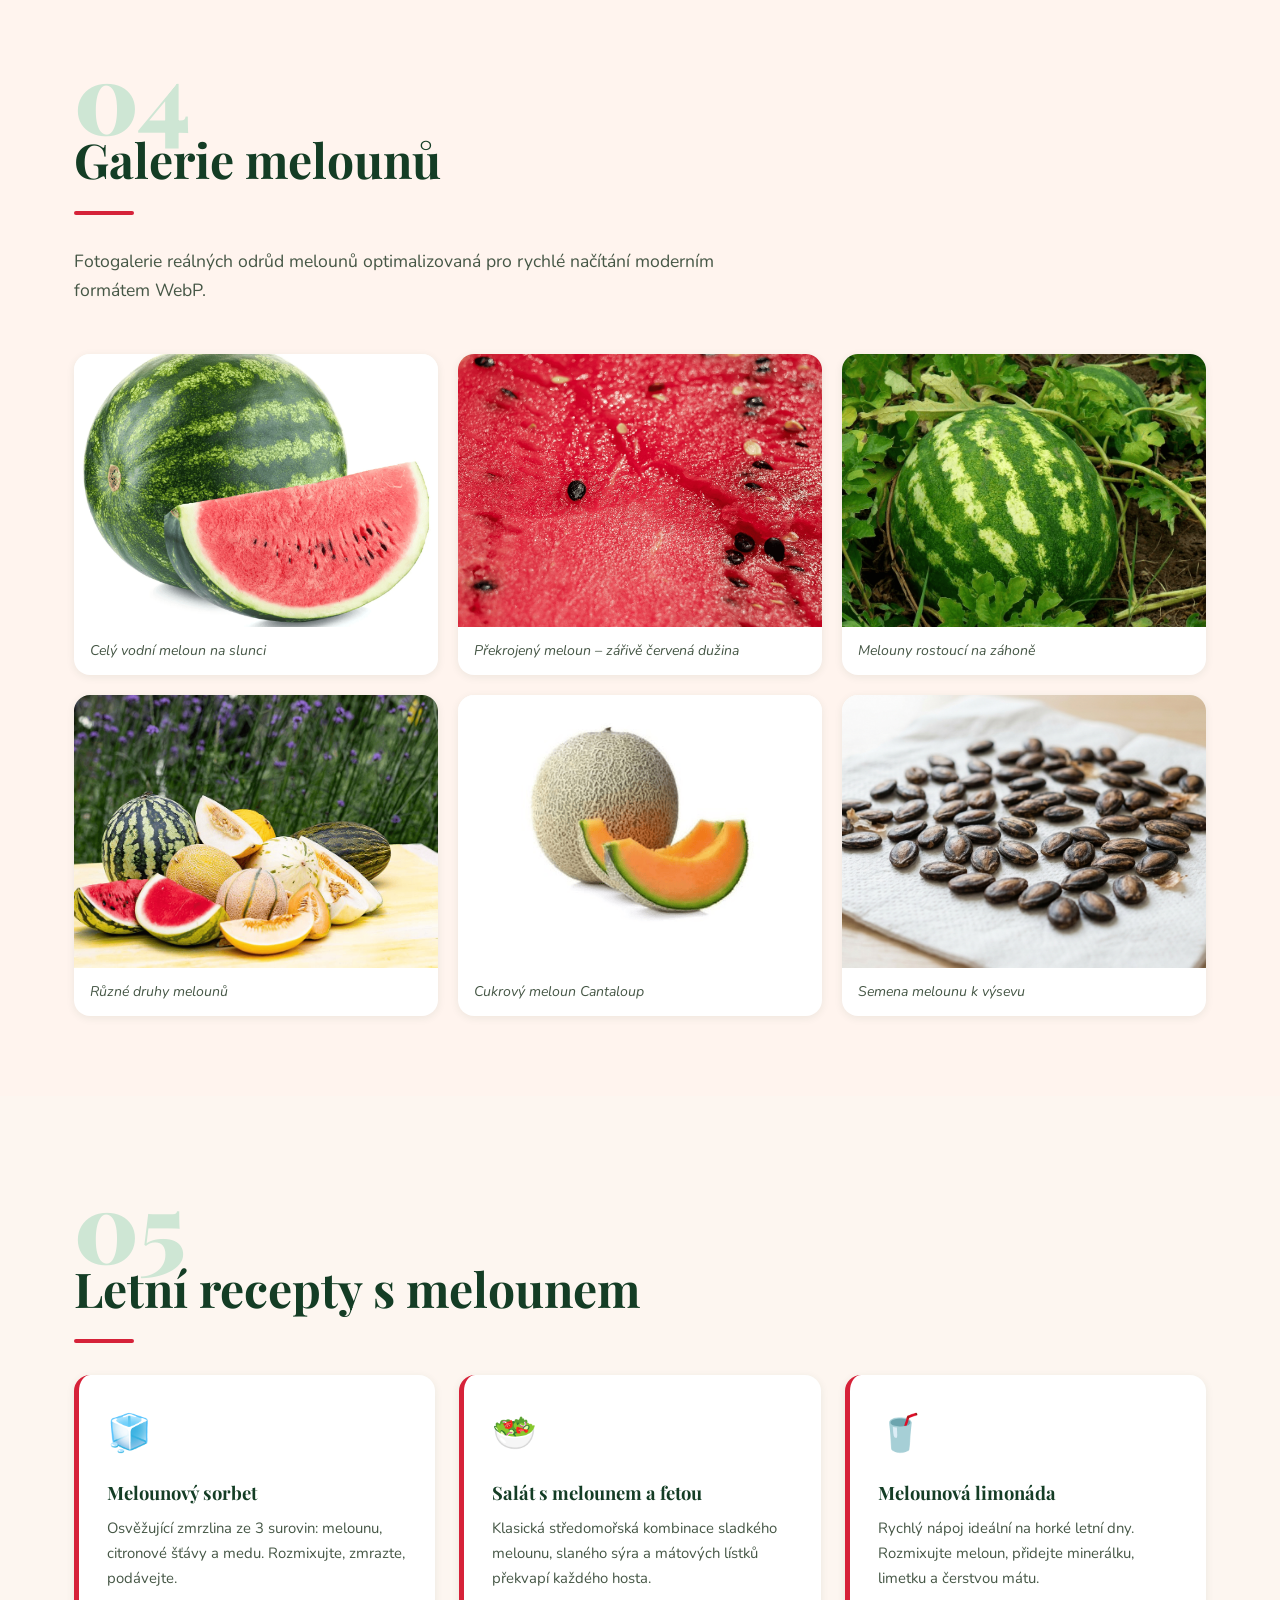
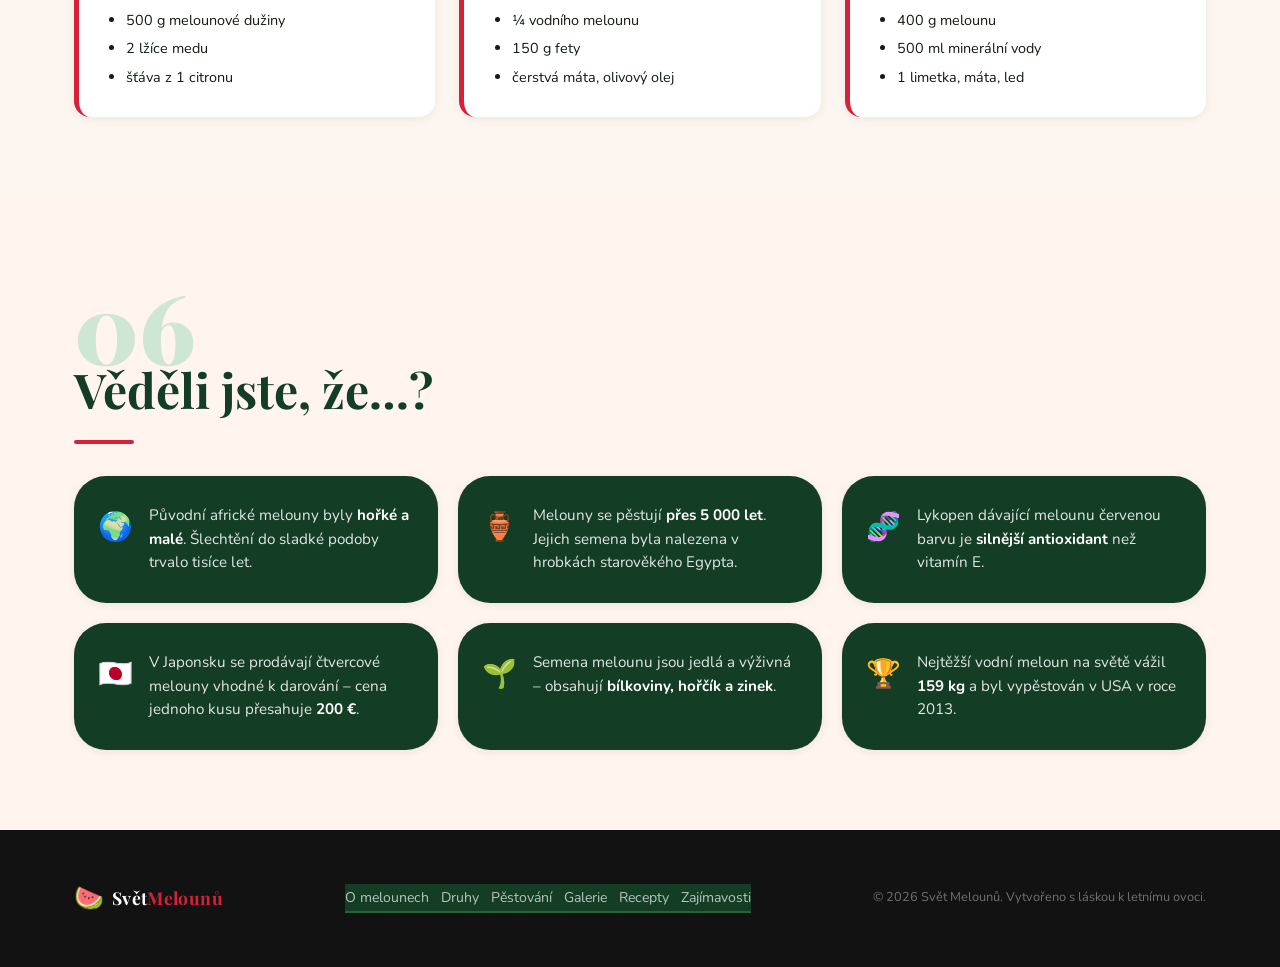
==== commit eae4ec56: "changes" ====
--- a/Meloun web/index.html
+++ b/Meloun web/index.html
@@ -9,16 +9,16 @@
   <meta name="author" content="Student" />
 
   <meta property="og:type" content="website" />
-  <meta property="og:url" content="https://tvuj-username.github.io/svet-melounu/" />
+  <meta property="og:url" content="https://github.com/ice-saturn/AI-slopinator/tree/main/Meloun%20web" />
   <meta property="og:title" content="Svět Melounů – Letní Osvěžení" />
   <meta property="og:description" content="Objevte svět šťavnatých melounů – od botaniky přes pěstování až po skvělé recepty." />
-  <meta property="og:image" content="https://tvuj-username.github.io/svet-melounu/img/og-preview.png" />
+  <meta property="og:image" content="https://github.com/ice-saturn/AI-slopinator/tree/main/Meloun%20web/1.png" />
 
   <meta property="twitter:card" content="summary_large_image" />
-  <meta property="twitter:url" content="https://tvuj-username.github.io/svet-melounu/" />
+  <meta property="twitter:url" content="https://github.com/ice-saturn/AI-slopinator/tree/main/Meloun%20web" />
   <meta property="twitter:title" content="Svět Melounů – Letní Osvěžení" />
   <meta property="twitter:description" content="Objevte svět šťavnatých melounů – od botaniky přes pěstování až po skvělé recepty." />
-  <meta property="twitter:image" content="https://tvuj-username.github.io/svet-melounu/img/og-preview.png" />
+  <meta property="twitter:image" content="https://github.com/ice-saturn/AI-slopinator/tree/main/Meloun%20web/1.png" />
 
   <link rel="preconnect" href="https://fonts.googleapis.com" />
   <link rel="preconnect" href="https://fonts.gstatic.com" crossorigin />
@@ -65,7 +65,7 @@
     <section class="hero" aria-label="Uvítací sekce">
       <div class="hero-content reveal">
         <p class="hero-eyebrow">Letní osvěžení roku 2026</p>
-        <h1>Král&nbsp;léta<br /><em>začíná zde</em></h1>
+        <h1>Král léta<br /><em>začíná zde</em></h1>
         <p class="hero-sub">Objevte svět šťavnatých melounů – od botaniky přes pěstování až po skvělé recepty.</p>
         <a href="#o-melouny" class="btn-primary">Prozkoumejte</a>
       </div>
@@ -206,32 +206,32 @@
         <div class="gallery-grid" role="list" aria-label="Galerie obrázků melounů">
 
           <figure class="gallery-item reveal" role="listitem">
-           <img src="img/galerie-1.webp" alt="Celý podlouhlý vodní meloun položený na světlém dřevěném podkladu" width="400" height="300" loading="lazy" />
+           <img src="img/galerie-1.png" alt="Celý podlouhlý vodní meloun položený na světlém dřevěném podkladu" width="400" height="300" loading="lazy" />
             <figcaption>Celý vodní meloun na slunci</figcaption>
           </figure>
 
           <figure class="gallery-item reveal" role="listitem">
-            <img src="img/galerie-2.webp" alt="Překrojený meloun ukazující zářivě červenou šťavnatou dužinu bez pecek" width="400" height="300" loading="lazy" />
+            <img src="img/galerie-2.png" alt="Překrojený meloun ukazující zářivě červenou šťavnatou dužinu bez pecek" width="400" height="300" loading="lazy" />
             <figcaption>Překrojený meloun – zářivě červená dužina</figcaption>
           </figure>
 
           <figure class="gallery-item reveal" role="listitem">
-            <img src="img/galerie-3.webp" alt="Mladé plody melounů rostoucí na polním záhoně mezi zelenými listy" width="400" height="300" loading="lazy" />
+            <img src="img/galerie-3.png" alt="Mladé plody melounů rostoucí na polním záhoně mezi zelenými listy" width="400" height="300" loading="lazy" />
             <figcaption>Melouny rostoucí na záhoně</figcaption>
           </figure>
 
           <figure class="gallery-item reveal" role="listitem">
-            <img src="img/galerie-4.webp" alt="Bohatá nabídka různých odrůd kulatých i oválných melounů na venkovním trhu" width="400" height="300" loading="lazy" />
-            <figcaption>Různé druhy melounů na trhu</figcaption>
-          </figure>
-
-          <figure class="gallery-item reveal" role="listitem">
-            <img src="img/galerie-5.webp" alt="Detailní rozkrojený cukrový meloun odrůdy Cantaloup s oranžovou dužinou" width="400" height="300" loading="lazy" />
+            <img src="img/galerie-4.png" alt="Bohatá nabídka různých odrůd kulatých i oválných melounů na stole v přírodě" width="400" height="300" loading="lazy" />
+            <figcaption>Různé druhy melounů</figcaption>
+          </figure>
+
+          <figure class="gallery-item reveal" role="listitem">
+            <img src="img/galerie-5.png" alt="Detailní rozkrojený cukrový meloun odrůdy Cantaloup s oranžovou dužinou" width="400" height="300" loading="lazy" />
             <figcaption>Cukrový meloun Cantaloup</figcaption>
           </figure>
 
           <figure class="gallery-item reveal" role="listitem">
-            <img src="img/galerie-6.webp" alt="Tmavě hnědá semínka vodního melounu připravená k jarnímu výsevu" width="400" height="300" loading="lazy" />
+            <img src="img/galerie-6.png" alt="Tmavě hnědá semínka vodního melounu připravená k jarnímu výsevu" width="400" height="300" loading="lazy" />
             <figcaption>Semena melounu k výsevu</figcaption>
           </figure>
 
